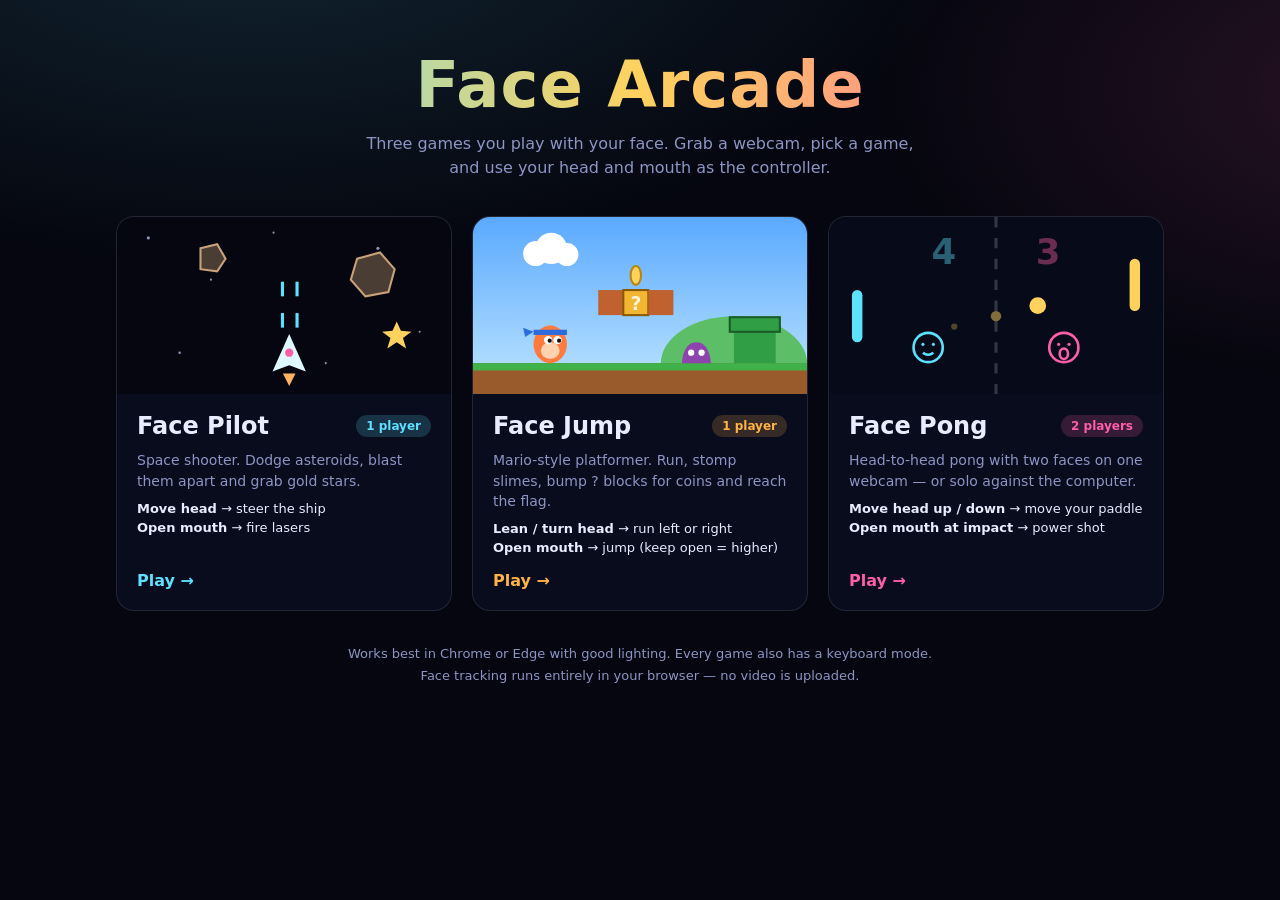
==== index.html @ 2f854072 "Face Arcade: three webcam face-controlled browser games - Launcher (index.html) to choose a game - F" ====
<!doctype html>
<html lang="en">
<head>
<meta charset="utf-8">
<meta name="viewport" content="width=device-width,initial-scale=1">
<title>Face Arcade</title>
<link rel="stylesheet" href="css/common.css">
<style>
  html, body { overflow: auto; }
  body {
    min-height: 100%;
    background:
      radial-gradient(1200px 600px at 20% -10%, rgba(94,224,255,0.14), transparent 60%),
      radial-gradient(900px 500px at 110% 10%, rgba(255,94,168,0.14), transparent 60%),
      var(--bg);
  }
  main { max-width: 1080px; margin: 0 auto; padding: 48px 16px 40px; }
  header { text-align: center; margin-bottom: 36px; }
  header h1 { margin: 0; font-size: clamp(40px, 7vw, 64px); letter-spacing: 1px;
    background: linear-gradient(90deg, var(--accent), var(--gold), var(--accent-2));
    -webkit-background-clip: text; background-clip: text; color: transparent; }
  header p { color: var(--muted); margin: 10px auto 0; max-width: 560px; line-height: 1.5; }

  .games { display: grid; grid-template-columns: repeat(auto-fit, minmax(280px, 1fr)); gap: 20px; }
  .game { display: flex; flex-direction: column; text-decoration: none; color: var(--text);
    background: var(--panel); border: 1px solid rgba(255,255,255,0.1); border-radius: 18px; overflow: hidden;
    transition: transform 0.15s, border-color 0.15s, box-shadow 0.15s; }
  .game:hover, .game:focus-visible { transform: translateY(-4px); border-color: var(--c);
    box-shadow: 0 16px 40px rgba(0,0,0,0.5), 0 0 0 1px var(--c); outline: none; }
  .game svg { display: block; width: 100%; height: auto; }
  .body { padding: 18px 20px 20px; display: flex; flex-direction: column; gap: 10px; flex: 1; }
  .title { display: flex; align-items: center; justify-content: space-between; gap: 10px; }
  .title h2 { margin: 0; font-size: 24px; }
  .badge { font-size: 12px; font-weight: 700; padding: 4px 10px; border-radius: 999px;
    background: color-mix(in srgb, var(--c) 18%, transparent); color: var(--c); white-space: nowrap; }
  .desc { color: var(--muted); margin: 0; line-height: 1.45; font-size: 14px; }
  .controls { list-style: none; padding: 0; margin: 0; font-size: 13px; display: grid; gap: 4px; }
  .controls b { color: var(--text); }
  .play { margin-top: auto; padding-top: 6px; font-weight: 700; color: var(--c); }

  .tips { margin-top: 32px; color: var(--muted); font-size: 13px; line-height: 1.7; text-align: center; }
</style>
</head>
<body>
<main>
  <header>
    <h1>Face Arcade</h1>
    <p>Three games you play with your face. Grab a webcam, pick a game, and use your head and mouth as the controller.</p>
  </header>

  <section class="games">
    <a class="game" href="space.html" style="--c: #5ee0ff">
      <svg viewBox="0 0 320 170" aria-hidden="true">
        <rect width="320" height="170" fill="#05060f"/>
        <g fill="#c8d2ff" opacity="0.7"><circle cx="30" cy="20" r="1.5"/><circle cx="90" cy="60" r="1"/><circle cx="250" cy="30" r="1.5"/><circle cx="290" cy="110" r="1"/><circle cx="60" cy="130" r="1.2"/><circle cx="200" cy="140" r="1"/><circle cx="150" cy="15" r="1"/></g>
        <polygon points="230,40 252,34 266,50 260,72 238,76 224,60" fill="#4a3d33" stroke="#c9a27a" stroke-width="2"/>
        <polygon points="80,30 96,26 104,40 96,52 80,50" fill="#4a3d33" stroke="#c9a27a" stroke-width="2"/>
        <path d="M268 100 l4 9 10 1 -8 6 3 10 -9 -6 -9 6 3 -10 -8 -6 10 -1z" fill="#ffd25e"/>
        <rect x="157" y="62" width="3" height="14" fill="#5ee0ff"/><rect x="171" y="62" width="3" height="14" fill="#5ee0ff"/>
        <rect x="157" y="92" width="3" height="14" fill="#5ee0ff"/><rect x="171" y="92" width="3" height="14" fill="#5ee0ff"/>
        <polygon points="165,112 181,148 165,142 149,148" fill="#dff8ff"/>
        <circle cx="165" cy="130" r="4" fill="#ff5ea8"/>
        <polygon points="159,150 165,162 171,150" fill="#ffb35e"/>
      </svg>
      <div class="body">
        <div class="title"><h2>Face Pilot</h2><span class="badge">1 player</span></div>
        <p class="desc">Space shooter. Dodge asteroids, blast them apart and grab gold stars.</p>
        <ul class="controls">
          <li><b>Move head</b> → steer the ship</li>
          <li><b>Open mouth</b> → fire lasers</li>
        </ul>
        <span class="play">Play →</span>
      </div>
    </a>

    <a class="game" href="jump.html" style="--c: #ffb347">
      <svg viewBox="0 0 320 170" aria-hidden="true">
        <defs><linearGradient id="sky" x1="0" y1="0" x2="0" y2="1"><stop offset="0" stop-color="#5aa9ff"/><stop offset="1" stop-color="#bfe6ff"/></linearGradient></defs>
        <rect width="320" height="170" fill="url(#sky)"/>
        <g fill="#fff"><circle cx="60" cy="35" r="12"/><circle cx="75" cy="30" r="15"/><circle cx="90" cy="36" r="11"/></g>
        <ellipse cx="250" cy="140" rx="70" ry="45" fill="#5cbf68"/>
        <rect y="140" width="320" height="30" fill="#9a5b2c"/><rect y="140" width="320" height="7" fill="#3fb24a"/>
        <rect x="120" y="70" width="24" height="24" fill="#c0622f"/><rect x="144" y="70" width="24" height="24" fill="#f2b632" stroke="#8a5a00" stroke-width="2"/><rect x="168" y="70" width="24" height="24" fill="#c0622f"/>
        <text x="156" y="89" text-anchor="middle" font-family="system-ui" font-weight="700" font-size="18" fill="#fff6d6">?</text>
        <ellipse cx="156" cy="56" rx="5" ry="9" fill="#ffd25e" stroke="#b8860b" stroke-width="2"/>
        <rect x="250" y="100" width="40" height="40" fill="#2f9e44"/><rect x="246" y="96" width="48" height="14" fill="#2f9e44" stroke="#1a5c28" stroke-width="2"/>
        <path d="M200 140 q2 -20 14 -20 q12 0 14 20z" fill="#8e44ad"/><circle cx="209" cy="130" r="3" fill="#fff"/><circle cx="219" cy="130" r="3" fill="#fff"/>
        <g transform="translate(60 100)">
          <ellipse cx="14" cy="22" rx="16" ry="18" fill="#ff7a3d"/><ellipse cx="14" cy="28" rx="9" ry="8" fill="#ffd3b0"/>
          <rect x="-2" y="8" width="32" height="5" fill="#2d6cdf"/><path d="M-2 10 l-10 -4 2 9z" fill="#2d6cdf"/>
          <circle cx="12" cy="18" r="4" fill="#fff"/><circle cx="21" cy="18" r="4" fill="#fff"/><circle cx="13.5" cy="18.5" r="2" fill="#111"/><circle cx="22.5" cy="18.5" r="2" fill="#111"/>
        </g>
      </svg>
      <div class="body">
        <div class="title"><h2>Face Jump</h2><span class="badge">1 player</span></div>
        <p class="desc">Mario-style platformer. Run, stomp slimes, bump ? blocks for coins and reach the flag.</p>
        <ul class="controls">
          <li><b>Lean / turn head</b> → run left or right</li>
          <li><b>Open mouth</b> → jump (keep open = higher)</li>
        </ul>
        <span class="play">Play →</span>
      </div>
    </a>

    <a class="game" href="pong.html" style="--c: #ff5ea8">
      <svg viewBox="0 0 320 170" aria-hidden="true">
        <rect width="320" height="170" fill="#070a18"/>
        <line x1="160" y1="0" x2="160" y2="170" stroke="rgba(255,255,255,0.18)" stroke-width="3" stroke-dasharray="10 10"/>
        <text x="110" y="45" text-anchor="middle" font-family="system-ui" font-weight="700" font-size="34" fill="rgba(94,224,255,0.4)">4</text>
        <text x="210" y="45" text-anchor="middle" font-family="system-ui" font-weight="700" font-size="34" fill="rgba(255,94,168,0.4)">3</text>
        <rect x="22" y="70" width="10" height="50" rx="5" fill="#5ee0ff"/>
        <rect x="288" y="40" width="10" height="50" rx="5" fill="#ffd25e"/>
        <circle cx="120" cy="105" r="3" fill="#ffd25e" opacity="0.3"/><circle cx="160" cy="95" r="5" fill="#ffd25e" opacity="0.5"/>
        <circle cx="200" cy="85" r="8" fill="#ffd25e"/>
        <g transform="translate(95 125)" fill="none" stroke-width="2.5"><circle cx="0" cy="0" r="14" stroke="#5ee0ff"/><circle cx="-5" cy="-3" r="1.5" fill="#5ee0ff"/><circle cx="5" cy="-3" r="1.5" fill="#5ee0ff"/><path d="M-5 5 q5 4 10 0" stroke="#5ee0ff"/></g>
        <g transform="translate(225 125)" fill="none" stroke-width="2.5"><circle cx="0" cy="0" r="14" stroke="#ff5ea8"/><circle cx="-5" cy="-3" r="1.5" fill="#ff5ea8"/><circle cx="5" cy="-3" r="1.5" fill="#ff5ea8"/><ellipse cx="0" cy="6" rx="4" ry="5" stroke="#ff5ea8"/></g>
      </svg>
      <div class="body">
        <div class="title"><h2>Face Pong</h2><span class="badge">2 players</span></div>
        <p class="desc">Head-to-head pong with two faces on one webcam — or solo against the computer.</p>
        <ul class="controls">
          <li><b>Move head up / down</b> → move your paddle</li>
          <li><b>Open mouth at impact</b> → power shot</li>
        </ul>
        <span class="play">Play →</span>
      </div>
    </a>
  </section>

  <p class="tips">
    Works best in Chrome or Edge with good lighting. Every game also has a keyboard mode.<br>
    Face tracking runs entirely in your browser — no video is uploaded.
  </p>
</main>
</body>
</html>
---- css/common.css ----
/* Shared look for Face Arcade pages. */
:root {
  --bg: #05060f;
  --panel: rgba(10, 14, 32, 0.9);
  --text: #e8ecff;
  --muted: #8c95c4;
  --accent: #5ee0ff;
  --accent-2: #ff5ea8;
  --gold: #ffd25e;
}
* { box-sizing: border-box; }
html, body { margin: 0; height: 100%; overflow: hidden; background: var(--bg); color: var(--text);
  font-family: system-ui, -apple-system, "Segoe UI", Roboto, sans-serif; }
canvas#game { display: block; width: 100vw; height: 100vh; }

#hud { position: fixed; top: 12px; left: 16px; right: 16px; display: flex; justify-content: space-between;
  pointer-events: none; font-weight: 600; text-shadow: 0 2px 6px #000; gap: 12px; }
#hud .big { font-size: 22px; }
#hud .small { font-size: 12px; color: var(--muted); font-weight: 500; margin-top: 4px; }
#hud .right { text-align: right; }
.hearts { color: var(--accent-2); font-size: 22px; letter-spacing: 2px; }

#cam-panel { position: fixed; right: 16px; bottom: 16px; width: 220px; }
#cam-wrap { position: relative; width: 100%; aspect-ratio: 4 / 3; border-radius: 10px; overflow: hidden;
  border: 2px solid rgba(94, 224, 255, 0.5); transform: scaleX(-1); background: #000; }
/* contain (not cover) so the preview shows the whole tracked frame, edges included */
#cam-wrap video, #cam-wrap canvas { position: absolute; inset: 0; width: 100%; height: 100%; object-fit: contain; }
#cam-wrap video { opacity: 0.75; }
.meter { margin-top: 6px; height: 10px; border-radius: 5px; background: rgba(255,255,255,0.12);
  position: relative; overflow: hidden; }
.meter-fill { height: 100%; width: 0%; background: var(--accent); }
.meter-thresh { position: absolute; top: 0; bottom: 0; width: 2px; background: var(--gold); }
.cam-label { font-size: 11px; color: var(--muted); margin-top: 3px; text-align: right;
  white-space: nowrap; overflow: hidden; text-overflow: ellipsis; }

.screen { position: fixed; inset: 0; display: flex; align-items: center; justify-content: center;
  background: rgba(2, 3, 10, 0.55); padding: 16px; overflow-y: auto; }
.card { background: var(--panel); border: 1px solid rgba(94, 224, 255, 0.25); border-radius: 16px;
  padding: 28px; max-width: 460px; width: 100%; text-align: center; box-shadow: 0 20px 60px rgba(0,0,0,0.6);
  margin: auto; }
.card h1 { margin: 0 0 6px; font-size: 40px; letter-spacing: 1px;
  background: linear-gradient(90deg, var(--accent), var(--accent-2)); -webkit-background-clip: text;
  background-clip: text; color: transparent; }
.card h2 { margin: 0 0 8px; font-size: 30px; }
.card p { color: var(--muted); margin: 8px 0 18px; line-height: 1.45; }
.btns { display: flex; flex-direction: column; gap: 10px; }
button, .btn { font: inherit; font-weight: 600; font-size: 16px; padding: 12px 18px; border-radius: 10px; border: 0;
  cursor: pointer; color: #04101a; background: var(--accent); transition: transform 0.08s, filter 0.15s;
  text-decoration: none; display: inline-block; text-align: center; }
button:hover, .btn:hover { filter: brightness(1.1); }
button:active, .btn:active { transform: scale(0.98); }
button.secondary, .btn.secondary { background: rgba(255,255,255,0.1); color: var(--text); }
button:disabled { opacity: 0.5; cursor: wait; }
.back { display: inline-block; margin-top: 14px; color: var(--muted); font-size: 14px; text-decoration: none; }
.back:hover { color: var(--text); }
#status { min-height: 1.4em; margin: 14px 0 0; color: var(--gold); font-size: 14px; }
#status.error { color: var(--accent-2); }
.settings { margin-top: 18px; text-align: left; font-size: 13px; color: var(--muted); display: grid; gap: 10px; }
.settings label { display: grid; grid-template-columns: 1fr auto; gap: 4px 10px; align-items: center; }
.settings input[type=range] { grid-column: 1 / -1; width: 100%; accent-color: var(--accent); }
.settings select { grid-column: 1 / -1; width: 100%; font: inherit; color: var(--text); background: rgba(255,255,255,0.08);
  border: 1px solid rgba(255,255,255,0.18); border-radius: 8px; padding: 6px 8px; }
.settings select option { background: #10142a; }
.help { margin-top: 16px; font-size: 12px; color: var(--muted); line-height: 1.6; }
kbd { background: rgba(255,255,255,0.12); border-radius: 4px; padding: 1px 6px; font-family: inherit; }
.hidden { display: none !important; }

@media (max-width: 600px) {
  #cam-panel { width: 140px; }
  .card { padding: 20px; }
  .card h1 { font-size: 32px; }
}
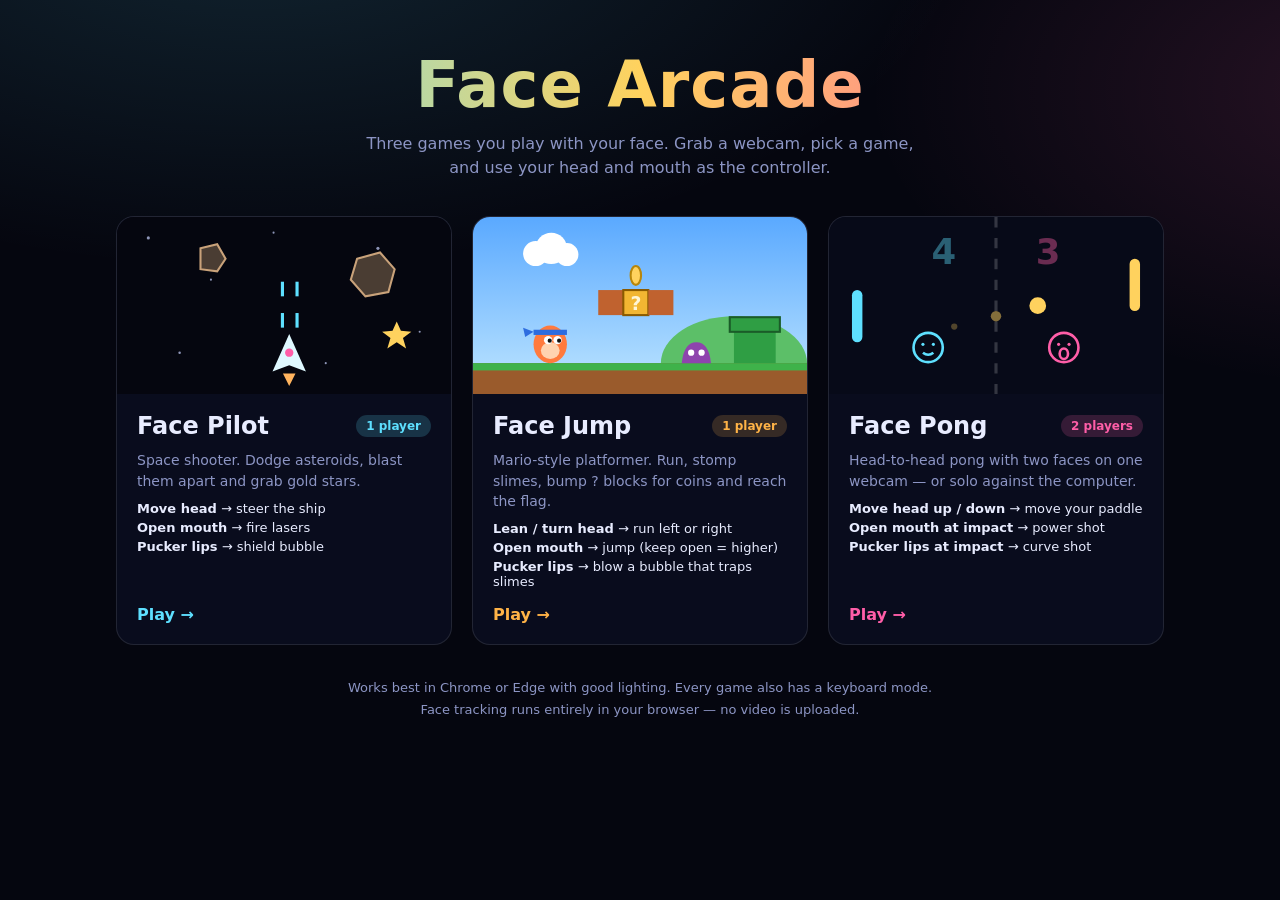
==== commit 5a0639ec: "Add lip-pucker action to all three games Pilot: shield bubble. Jump: bubble that traps slimes. Pong:" ====
--- a/index.html
+++ b/index.html
@@ -68,6 +68,7 @@
         <ul class="controls">
           <li><b>Move head</b> → steer the ship</li>
           <li><b>Open mouth</b> → fire lasers</li>
+          <li><b>Pucker lips</b> → shield bubble</li>
         </ul>
         <span class="play">Play →</span>
       </div>
@@ -97,6 +98,7 @@
         <ul class="controls">
           <li><b>Lean / turn head</b> → run left or right</li>
           <li><b>Open mouth</b> → jump (keep open = higher)</li>
+          <li><b>Pucker lips</b> → blow a bubble that traps slimes</li>
         </ul>
         <span class="play">Play →</span>
       </div>
@@ -121,6 +123,7 @@
         <ul class="controls">
           <li><b>Move head up / down</b> → move your paddle</li>
           <li><b>Open mouth at impact</b> → power shot</li>
+          <li><b>Pucker lips at impact</b> → curve shot</li>
         </ul>
         <span class="play">Play →</span>
       </div>
--- a/css/common.css
+++ b/css/common.css
@@ -29,6 +29,9 @@
 .meter { margin-top: 6px; height: 10px; border-radius: 5px; background: rgba(255,255,255,0.12);
   position: relative; overflow: hidden; }
 .meter-fill { height: 100%; width: 0%; background: var(--accent); }
+.meter-row { display: grid; grid-template-columns: 52px 1fr; align-items: center; gap: 6px; margin-top: 6px;
+  font-size: 10px; color: var(--muted); }
+.meter-row .meter { margin-top: 0; }
 .meter-thresh { position: absolute; top: 0; bottom: 0; width: 2px; background: var(--gold); }
 .cam-label { font-size: 11px; color: var(--muted); margin-top: 3px; text-align: right;
   white-space: nowrap; overflow: hidden; text-overflow: ellipsis; }
@@ -61,6 +64,7 @@
 .settings select { grid-column: 1 / -1; width: 100%; font: inherit; color: var(--text); background: rgba(255,255,255,0.08);
   border: 1px solid rgba(255,255,255,0.18); border-radius: 8px; padding: 6px 8px; }
 .settings select option { background: #10142a; }
+.settings input[type=checkbox] { width: 18px; height: 18px; accent-color: var(--accent); margin: 0; }
 .help { margin-top: 16px; font-size: 12px; color: var(--muted); line-height: 1.6; }
 kbd { background: rgba(255,255,255,0.12); border-radius: 4px; padding: 1px 6px; font-family: inherit; }
 .hidden { display: none !important; }
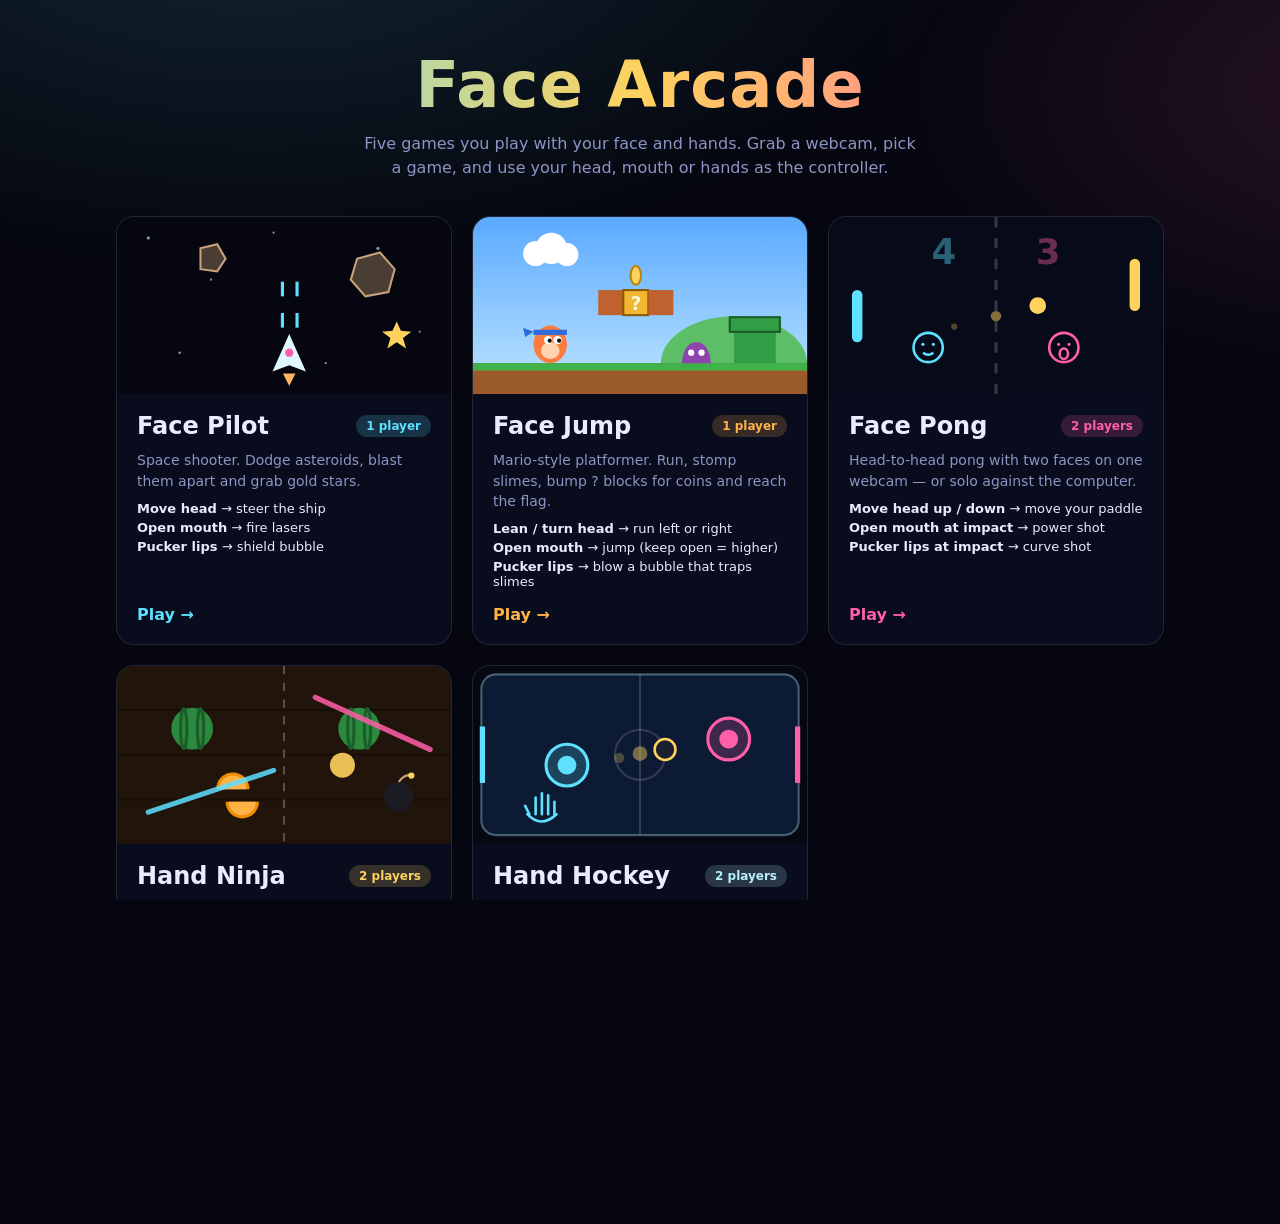
==== commit dee8ca12: "Add Hand Ninja and Hand Hockey: two 2-player hand-tracking games - js/hands.js: MediaPipe HandLandma" ====
--- a/index.html
+++ b/index.html
@@ -45,7 +45,7 @@
 <main>
   <header>
     <h1>Face Arcade</h1>
-    <p>Three games you play with your face. Grab a webcam, pick a game, and use your head and mouth as the controller.</p>
+    <p>Five games you play with your face and hands. Grab a webcam, pick a game, and use your head, mouth or hands as the controller.</p>
   </header>
 
   <section class="games">
@@ -128,11 +128,62 @@
         <span class="play">Play →</span>
       </div>
     </a>
+
+    <a class="game" href="ninja.html" style="--c: #ffd25e">
+      <svg viewBox="0 0 320 170" aria-hidden="true">
+        <rect width="320" height="170" fill="#21140b"/>
+        <g stroke="rgba(0,0,0,0.3)" stroke-width="2"><line x1="0" y1="42" x2="320" y2="42"/><line x1="0" y1="85" x2="320" y2="85"/><line x1="0" y1="128" x2="320" y2="128"/></g>
+        <line x1="160" y1="0" x2="160" y2="170" stroke="rgba(255,255,255,0.25)" stroke-width="2" stroke-dasharray="8 8"/>
+        <circle cx="72" cy="60" r="20" fill="#2b8a3e"/><g stroke="#1b5e2a" stroke-width="3" fill="none"><ellipse cx="64" cy="60" rx="3" ry="19"/><ellipse cx="80" cy="60" rx="3" ry="19"/></g>
+        <circle cx="232" cy="60" r="20" fill="#2b8a3e"/><g stroke="#1b5e2a" stroke-width="3" fill="none"><ellipse cx="224" cy="60" rx="3" ry="19"/><ellipse cx="240" cy="60" rx="3" ry="19"/></g>
+        <path d="M95 118 a16 16 0 0 1 32 0z" fill="#f08c00"/><path d="M98 118 a13 13 0 0 1 26 0z" fill="#ffb347"/>
+        <path d="M104 130 a16 16 0 0 0 32 0z" fill="#f08c00"/><path d="M107 130 a13 13 0 0 0 26 0z" fill="#ffb347"/>
+        <circle cx="270" cy="125" r="14" fill="#1b1b24"/><path d="M270 111 q6 -8 12 -6" stroke="#c9a27a" stroke-width="2" fill="none"/><circle cx="282" cy="105" r="3" fill="#ffd25e"/>
+        <path d="M30 140 L150 100" stroke="#5ee0ff" stroke-width="5" stroke-linecap="round" opacity="0.85"/>
+        <path d="M190 30 L300 80" stroke="#ff5ea8" stroke-width="5" stroke-linecap="round" opacity="0.85"/>
+        <circle cx="216" cy="95" r="12" fill="#ffd25e" opacity="0.9"/>
+      </svg>
+      <div class="body">
+        <div class="title"><h2>Hand Ninja</h2><span class="badge">2 players</span></div>
+        <p class="desc">Fruit-slicing duel. Both players get the same fruit — slice the most before time runs out, dodge the bombs.</p>
+        <ul class="controls">
+          <li><b>Index finger</b> → your blade</li>
+          <li><b>Swipe fast</b> → slice fruit, 3+ in one swipe = combo</li>
+          <li><b>Mouse / touch</b> mode for solo play</li>
+        </ul>
+        <span class="play">Play →</span>
+      </div>
+    </a>
+
+    <a class="game" href="hockey.html" style="--c: #b8f2ff">
+      <svg viewBox="0 0 320 170" aria-hidden="true">
+        <rect width="320" height="170" fill="#050812"/>
+        <rect x="8" y="8" width="304" height="154" rx="14" fill="#0d1a33" stroke="rgba(184,242,255,0.35)" stroke-width="2"/>
+        <line x1="160" y1="8" x2="160" y2="162" stroke="rgba(255,255,255,0.15)" stroke-width="2"/>
+        <circle cx="160" cy="85" r="24" fill="none" stroke="rgba(255,255,255,0.15)" stroke-width="2"/>
+        <line x1="9" y1="58" x2="9" y2="112" stroke="#5ee0ff" stroke-width="5"/><line x1="311" y1="58" x2="311" y2="112" stroke="#ff5ea8" stroke-width="5"/>
+        <circle cx="90" cy="95" r="20" fill="rgba(94,224,255,0.2)" stroke="#5ee0ff" stroke-width="3"/><circle cx="90" cy="95" r="9" fill="#5ee0ff"/>
+        <circle cx="245" cy="70" r="20" fill="rgba(255,94,168,0.2)" stroke="#ff5ea8" stroke-width="3"/><circle cx="245" cy="70" r="9" fill="#ff5ea8"/>
+        <circle cx="140" cy="88" r="5" fill="#ffd25e" opacity="0.25"/><circle cx="160" cy="84" r="7" fill="#ffd25e" opacity="0.45"/>
+        <circle cx="184" cy="80" r="10" fill="#1b1f2e" stroke="#ffd25e" stroke-width="2.5"/>
+        <g transform="translate(60 120)" fill="none" stroke="#5ee0ff" stroke-width="2.5" stroke-linecap="round"><path d="M0 22 v-16 M6 22 v-20 M12 22 v-18 M18 22 v-12 M-6 22 l-4 -8"/><path d="M-8 22 q13 14 28 0"/></g>
+      </svg>
+      <div class="body">
+        <div class="title"><h2>Hand Hockey</h2><span class="badge">2 players</span></div>
+        <p class="desc">Air hockey where your hand is the mallet — head-to-head on one webcam, or solo against the computer.</p>
+        <ul class="controls">
+          <li><b>Move your hand</b> → move your mallet</li>
+          <li><b>Swing into the puck</b> → harder shot</li>
+          <li><b>Keyboard</b> mode: WASD vs arrows</li>
+        </ul>
+        <span class="play">Play →</span>
+      </div>
+    </a>
   </section>
 
   <p class="tips">
-    Works best in Chrome or Edge with good lighting. Every game also has a keyboard mode.<br>
-    Face tracking runs entirely in your browser — no video is uploaded.
+    Works best in Chrome or Edge with good lighting. Every game also has a keyboard or mouse mode.<br>
+    Face and hand tracking run entirely in your browser — no video is uploaded.
   </p>
 </main>
 </body>
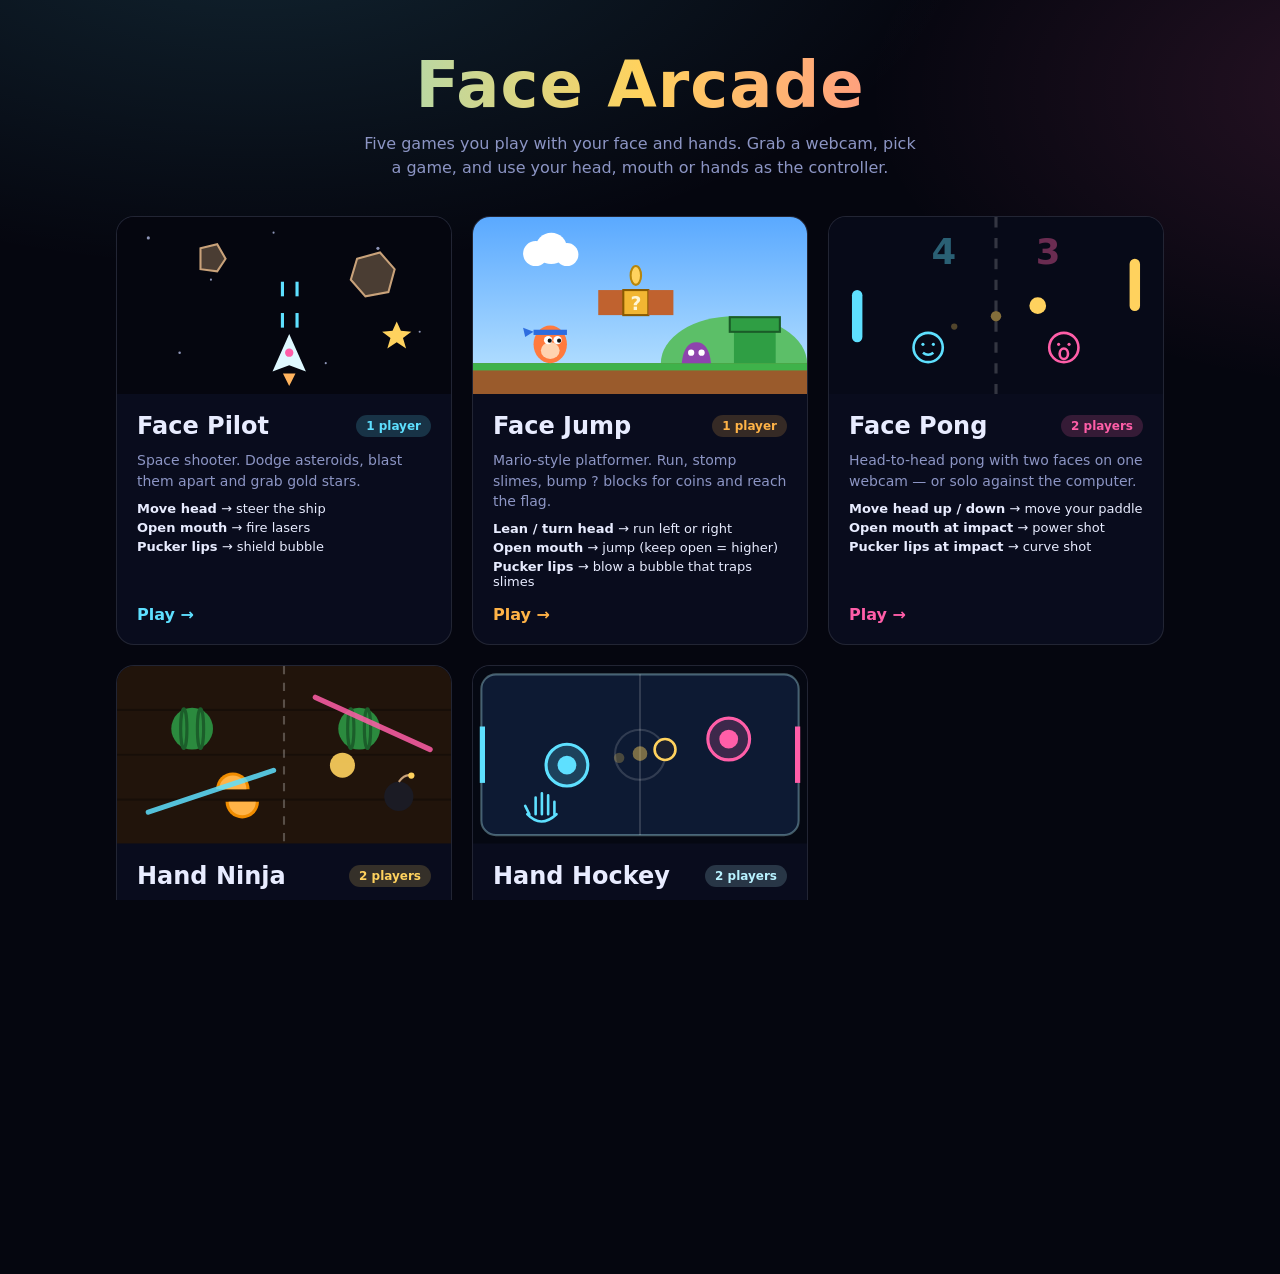
==== commit afadee74: "Merge pull request #2 from blurboy1985/ninja-stages Hand Ninja: stages, bosses, power-ups, bigger fr" ====
--- a/index.html
+++ b/index.html
@@ -145,11 +145,11 @@
       </svg>
       <div class="body">
         <div class="title"><h2>Hand Ninja</h2><span class="badge">2 players</span></div>
-        <p class="desc">Fruit-slicing duel. Both players get the same fruit — slice the most before time runs out, dodge the bombs.</p>
+        <p class="desc">Fruit-slicing duel across 5 stages that get faster and harder — each ends with a giant fruit boss. Both players get the same fruit and bosses.</p>
         <ul class="controls">
-          <li><b>Index finger</b> → your blade</li>
-          <li><b>Swipe fast</b> → slice fruit, 3+ in one swipe = combo</li>
-          <li><b>Mouse / touch</b> mode for solo play</li>
+          <li><b>Index finger</b> → your blade (slices everything it sweeps through)</li>
+          <li><b>Slash the boss</b> again and again before it escapes</li>
+          <li><b>Slice power orbs</b> → freeze, mega blade, ×2 points, fruit frenzy</li>
         </ul>
         <span class="play">Play →</span>
       </div>
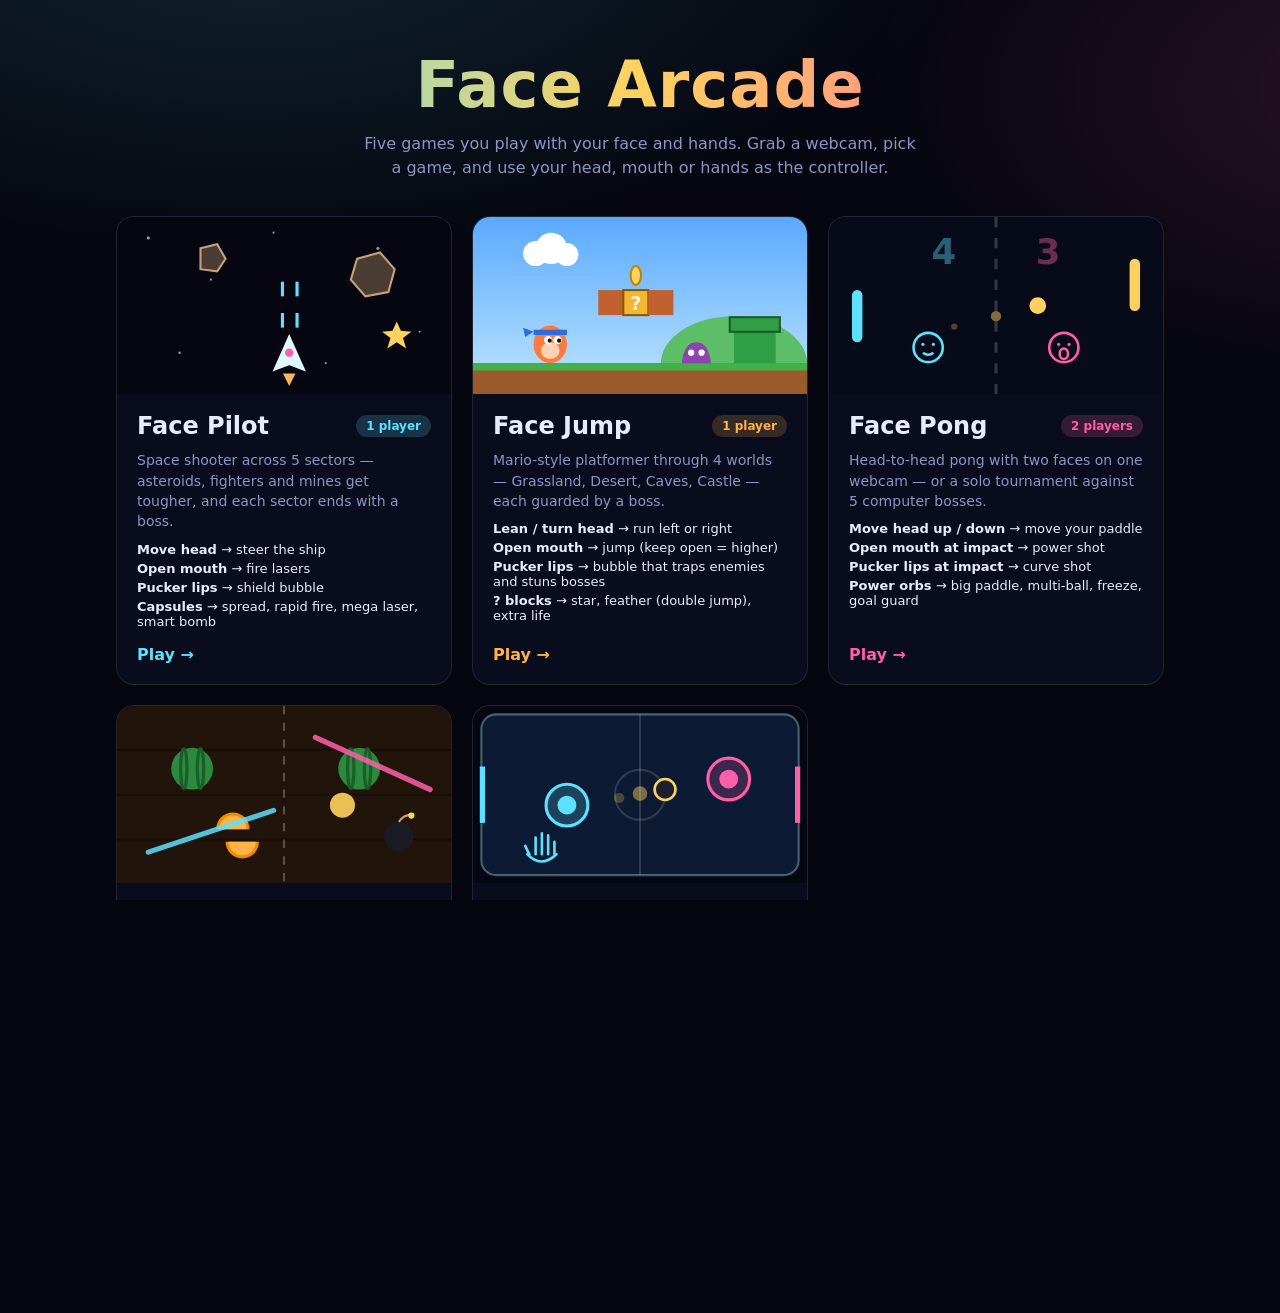
==== commit 34789853: "Launcher, README and plan: stages and bosses in every game Co-Authored-By: Claude Opus 5.5 <noreply@" ====
--- a/index.html
+++ b/index.html
@@ -64,11 +64,12 @@
       </svg>
       <div class="body">
         <div class="title"><h2>Face Pilot</h2><span class="badge">1 player</span></div>
-        <p class="desc">Space shooter. Dodge asteroids, blast them apart and grab gold stars.</p>
+        <p class="desc">Space shooter across 5 sectors — asteroids, fighters and mines get tougher, and each sector ends with a boss.</p>
         <ul class="controls">
           <li><b>Move head</b> → steer the ship</li>
           <li><b>Open mouth</b> → fire lasers</li>
           <li><b>Pucker lips</b> → shield bubble</li>
+          <li><b>Capsules</b> → spread, rapid fire, mega laser, smart bomb</li>
         </ul>
         <span class="play">Play →</span>
       </div>
@@ -94,11 +95,12 @@
       </svg>
       <div class="body">
         <div class="title"><h2>Face Jump</h2><span class="badge">1 player</span></div>
-        <p class="desc">Mario-style platformer. Run, stomp slimes, bump ? blocks for coins and reach the flag.</p>
+        <p class="desc">Mario-style platformer through 4 worlds — Grassland, Desert, Caves, Castle — each guarded by a boss.</p>
         <ul class="controls">
           <li><b>Lean / turn head</b> → run left or right</li>
           <li><b>Open mouth</b> → jump (keep open = higher)</li>
-          <li><b>Pucker lips</b> → blow a bubble that traps slimes</li>
+          <li><b>Pucker lips</b> → bubble that traps enemies and stuns bosses</li>
+          <li><b>? blocks</b> → star, feather (double jump), extra life</li>
         </ul>
         <span class="play">Play →</span>
       </div>
@@ -119,11 +121,12 @@
       </svg>
       <div class="body">
         <div class="title"><h2>Face Pong</h2><span class="badge">2 players</span></div>
-        <p class="desc">Head-to-head pong with two faces on one webcam — or solo against the computer.</p>
+        <p class="desc">Head-to-head pong with two faces on one webcam — or a solo tournament against 5 computer bosses.</p>
         <ul class="controls">
           <li><b>Move head up / down</b> → move your paddle</li>
           <li><b>Open mouth at impact</b> → power shot</li>
           <li><b>Pucker lips at impact</b> → curve shot</li>
+          <li><b>Power orbs</b> → big paddle, multi-ball, freeze, goal guard</li>
         </ul>
         <span class="play">Play →</span>
       </div>
@@ -170,11 +173,11 @@
       </svg>
       <div class="body">
         <div class="title"><h2>Hand Hockey</h2><span class="badge">2 players</span></div>
-        <p class="desc">Air hockey where your hand is the mallet — head-to-head on one webcam, or solo against the computer.</p>
+        <p class="desc">Air hockey where your hand is the mallet — head-to-head on one webcam, or a solo tournament against 5 bosses.</p>
         <ul class="controls">
           <li><b>Move your hand</b> → move your mallet</li>
           <li><b>Swing into the puck</b> → harder shot</li>
-          <li><b>Keyboard</b> mode: WASD vs arrows</li>
+          <li><b>Power orbs</b> → big mallet, multi-puck, freeze, goal guard</li>
         </ul>
         <span class="play">Play →</span>
       </div>
